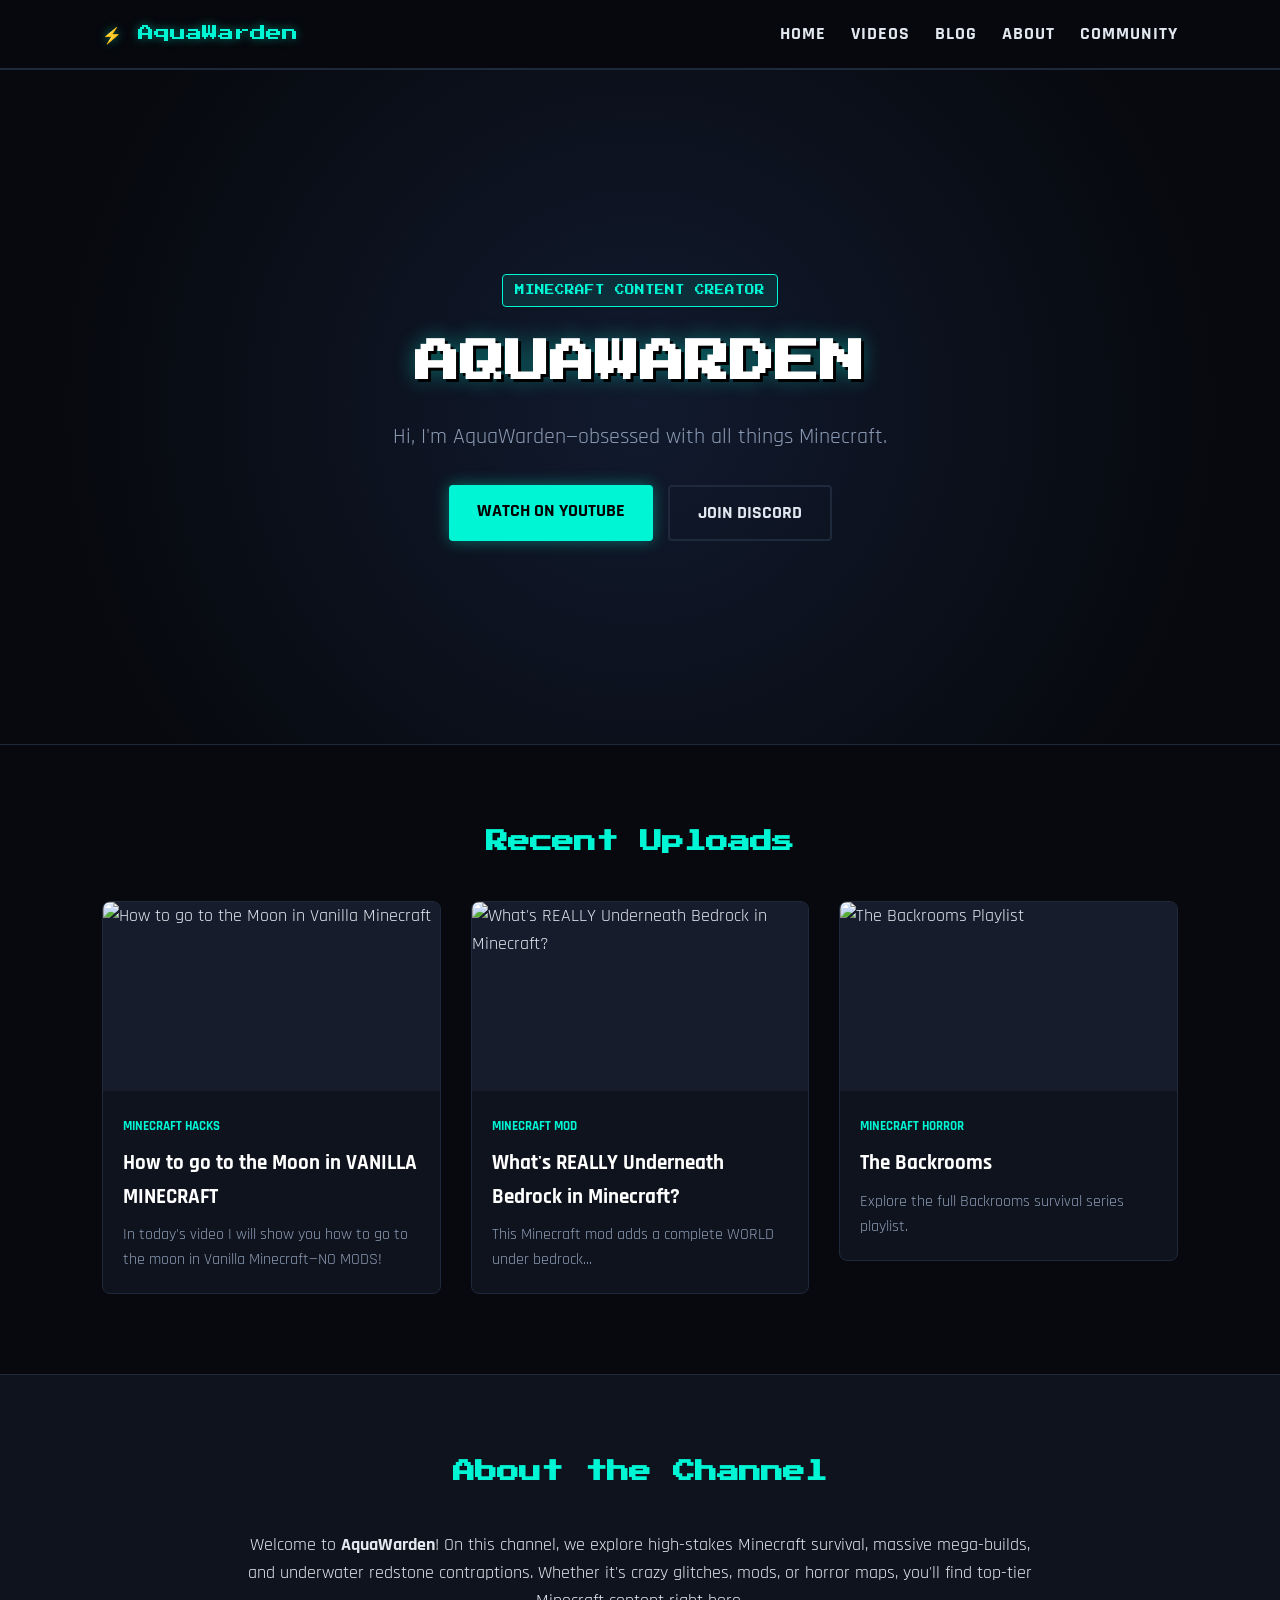
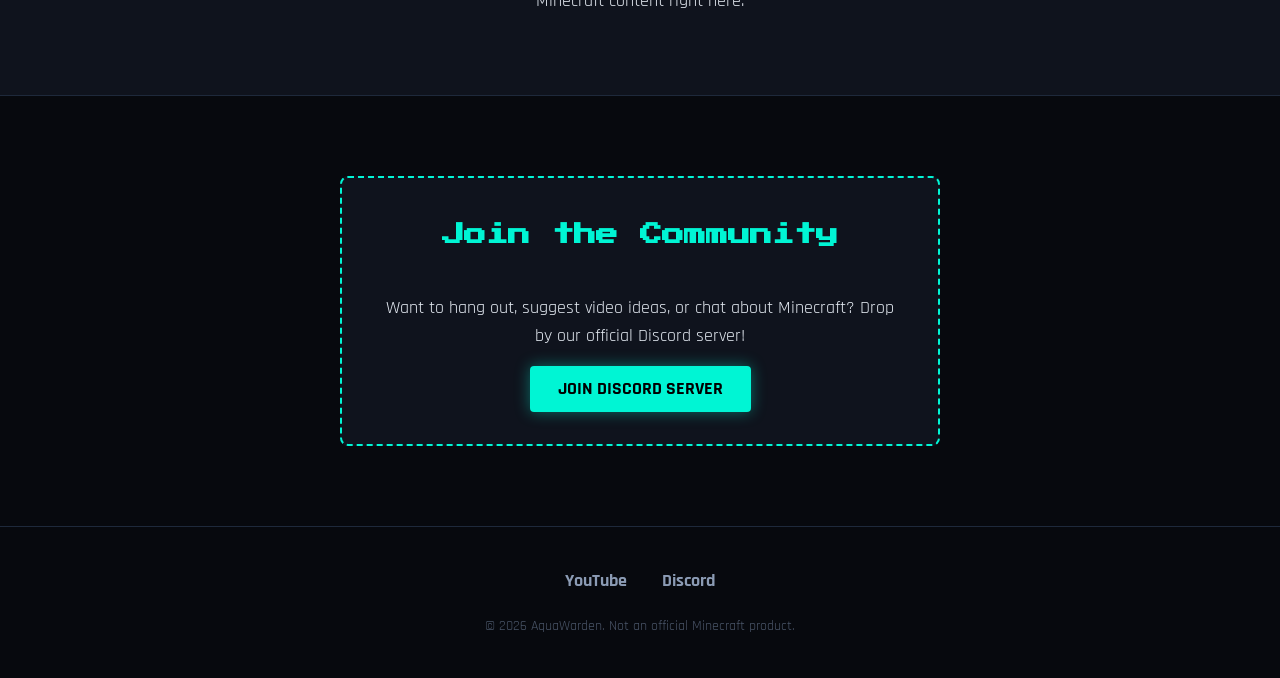
==== index.html @ 1b7450cd "Intial Website" ====
<!DOCTYPE html>
<html lang="en">
<head>
    <meta charset="UTF-8">
    <meta name="viewport" content="width=device-width, initial-scale=1.0">
    <title>AquaWarden | Minecraft Channel</title>
    <link rel="stylesheet" href="style.css">
    <link href="https://fonts.googleapis.com/css2?family=Press+Start+2P&family=Rajdhani:wght@500;700&display=swap" rel="stylesheet">
</head>
<body>

    <header>
        <div class="logo">⚡ AquaWarden</div>
        <nav>
            <ul>
                <li><a href="#home">Home</a></li>
                <li><a href="#videos">Videos</a></li>
		<li><a href="blog.html">Blog</a></li>
                <li><a href="#about">About</a></li>
                <li><a href="#community">Community</a></li>
            </ul>
        </nav>
    </header>

    <section id="home" class="hero">
        <div class="hero-content">
            <span class="badge">MINECRAFT CONTENT CREATOR</span>
            <h1>AQUAWARDEN</h1>
            <p>Hi, I'm AquaWarden—obsessed with all things Minecraft.</p>
            <div class="hero-btns">
                <a href="https://www.youtube.com/@AquaWarden" target="_blank" class="btn btn-primary">Watch on YouTube</a>
                <a href="#community" class="btn btn-secondary">Join Discord</a>
            </div>
        </div>
    </section>

    <section id="videos" class="content-section">
        <h2>Recent Uploads</h2>
        <div class="video-grid">
            
            <a href="https://www.youtube.com/watch?v=LmzqtuYUZAw" target="_blank" class="video-card-link">
                <div class="video-card">
                    <div class="thumbnail-container">
                        <img src="https://img.youtube.com/vi/LmzqtuYUZAw/maxresdefault.jpg" alt="How to go to the Moon in Vanilla Minecraft" class="thumbnail-img">
                        <span class="play-overlay">▶ Play Video</span>
                    </div>
                    <div class="card-info">
                        <span class="tag">Minecraft Hacks</span>
                        <h3>How to go to the Moon in VANILLA MINECRAFT</h3>
                        <p>In today's video I will show you how to go to the moon in Vanilla Minecraft—NO MODS!</p>
                    </div>
                </div>
            </a>

            <a href="https://www.youtube.com/watch?v=QB1ct6uTnUs&t=186s" target="_blank" class="video-card-link">
                <div class="video-card">
                    <div class="thumbnail-container">
                        <img src="https://img.youtube.com/vi/QB1ct6uTnUs/maxresdefault.jpg" alt="What's REALLY Underneath Bedrock in Minecraft?" class="thumbnail-img">
                        <span class="play-overlay">▶ Play Video</span>
                    </div>
                    <div class="card-info">
                        <span class="tag">Minecraft Mod</span>
                        <h3>What's REALLY Underneath Bedrock in Minecraft?</h3>
                        <p>This Minecraft mod adds a complete WORLD under bedrock...</p>
                    </div>
                </div>
            </a>

            <a href="https://www.youtube.com/playlist?list=PLdIALLhXJQJqgtqMPMM4MhJpMz1KW3DAd" target="_blank" class="video-card-link">
                <div class="video-card">
                    <div class="thumbnail-container">
                        <img src="https://img.youtube.com/vi/dq_1AyG0TrA/maxresdefault.jpg" alt="The Backrooms Playlist" class="thumbnail-img">
                        <span class="play-overlay">▶ Play Playlist</span>
                    </div>
                    <div class="card-info">
                        <span class="tag">Minecraft Horror</span>
                        <h3>The Backrooms</h3>
                        <p>Explore the full Backrooms survival series playlist.</p>
                    </div>
                </div>
            </a>

        </div>
    </section>

    <section id="about" class="content-section alt-bg">
        <div class="about-container">
            <h2>About the Channel</h2>
            <p>Welcome to <strong>AquaWarden</strong>! On this channel, we explore high-stakes Minecraft survival, massive mega-builds, and underwater redstone contraptions. Whether it's crazy glitches, mods, or horror maps, you'll find top-tier Minecraft content right here.</p>
        </div>
    </section>

    <section id="community" class="content-section">
        <div class="server-box">
            <h2>Join the Community</h2>
            <p>Want to hang out, suggest video ideas, or chat about Minecraft? Drop by our official Discord server!</p>
            <div style="margin-top: 25px;">
                <a href="https://discord.gg/e29HBdCbfs" target="_blank" class="btn btn-primary">Join Discord Server</a>
            </div>
        </div>
    </section>

    <footer>
        <div class="social-links">
            <a href="https://www.youtube.com/@AquaWarden" target="_blank">YouTube</a>
            <a href="https://discord.gg/e29HBdCbfs" target="_blank">Discord</a>
            
        </div>
        <p class="copyright">&copy; 2026 AquaWarden. Not an official Minecraft product.</p>
    </footer>

</body>
</html>
---- style.css ----
/* ==========================================================================
   1. DARK PALETTE VARIABLES & BASE STYLES
   ========================================================================== */
:root {
    --bg-dark: #07090e;
    --bg-card: #0f131d;
    --bg-accent: #161c2b;
    --text-main: #e2e8f0;
    --text-sub: #8b9bb4;
    --aqua-glow: #00f5d4;
    --aqua-dark: #0077b6;
    --border-color: #1e293b;
}

* {
    margin: 0;
    padding: 0;
    box-sizing: border-box;
}

html {
    scroll-behavior: smooth;
}

body {
    background-color: var(--bg-dark);
    color: var(--text-main);
    font-family: 'Rajdhani', sans-serif;
    font-size: 1.1rem;
    line-height: 1.6;
}

/* ==========================================================================
   2. HEADER & NAVIGATION
   ========================================================================== */
header {
    display: flex;
    justify-content: space-between;
    align-items: center;
    padding: 20px 8%;
    background-color: rgba(7, 9, 14, 0.95);
    border-bottom: 2px solid var(--border-color);
    position: sticky;
    top: 0;
    z-index: 1000;
}

.logo {
    font-family: 'Press Start 2P', cursive;
    font-size: 1rem;
    color: var(--aqua-glow);
    text-shadow: 0 0 10px rgba(0, 245, 212, 0.5);
}

nav ul {
    display: flex;
    list-style: none;
    gap: 25px;
}

nav ul li a {
    color: var(--text-main);
    text-decoration: none;
    font-weight: 700;
    text-transform: uppercase;
    letter-spacing: 1px;
    transition: color 0.3s;
}

nav ul li a:hover,
nav ul li a.active {
    color: var(--aqua-glow);
}

/* ==========================================================================
   3. HERO BANNER
   ========================================================================== */
.hero {
    height: 75vh;
    display: flex;
    justify-content: center;
    align-items: center;
    text-align: center;
    background: radial-gradient(circle at center, #111a2e 0%, var(--bg-dark) 80%);
    border-bottom: 1px solid var(--border-color);
    padding: 0 20px;
}

.badge {
    font-family: 'Press Start 2P', cursive;
    font-size: 0.6rem;
    color: var(--aqua-glow);
    background: rgba(0, 245, 212, 0.1);
    padding: 8px 12px;
    border: 1px solid var(--aqua-glow);
    border-radius: 4px;
    display: inline-block;
    margin-bottom: 20px;
}

.hero h1 {
    font-family: 'Press Start 2P', cursive;
    font-size: 2.8rem;
    color: #ffffff;
    margin-bottom: 20px;
    text-shadow: 3px 3px 0px #000, 0 0 20px rgba(0, 245, 212, 0.4);
}

.hero p {
    font-size: 1.4rem;
    color: var(--text-sub);
    max-width: 600px;
    margin: 0 auto 30px auto;
}

.hero-btns {
    display: flex;
    gap: 15px;
    justify-content: center;
}

/* ==========================================================================
   4. BUTTONS & GENERAL LAYOUT
   ========================================================================== */
.btn {
    padding: 12px 28px;
    font-size: 1.1rem;
    font-weight: bold;
    text-decoration: none;
    text-transform: uppercase;
    border-radius: 4px;
    transition: all 0.3s ease;
}

.btn-primary {
    background-color: var(--aqua-glow);
    color: #000;
    box-shadow: 0 0 15px rgba(0, 245, 212, 0.4);
}

.btn-primary:hover {
    background-color: #fff;
    box-shadow: 0 0 25px rgba(255, 255, 255, 0.8);
    transform: translateY(-2px);
}

.btn-secondary {
    background-color: transparent;
    color: var(--text-main);
    border: 2px solid var(--border-color);
}

.btn-secondary:hover {
    border-color: var(--aqua-glow);
    color: var(--aqua-glow);
}

.content-section {
    padding: 80px 8%;
}

.alt-bg {
    background-color: var(--bg-card);
    border-top: 1px solid var(--border-color);
    border-bottom: 1px solid var(--border-color);
}

h2 {
    font-family: 'Press Start 2P', cursive;
    font-size: 1.4rem;
    color: var(--aqua-glow);
    margin-bottom: 40px;
    text-align: center;
}

/* ==========================================================================
   5. VIDEO CARDS & THUMBNAILS
   ========================================================================== */
.video-grid {
    display: grid;
    grid-template-columns: repeat(auto-fit, minmax(300px, 1fr));
    gap: 30px;
}

.video-card-link {
    text-decoration: none;
    color: inherit;
    display: block;
}

.video-card {
    background-color: var(--bg-card);
    border: 1px solid var(--border-color);
    border-radius: 8px;
    overflow: hidden;
    transition: transform 0.3s, border-color 0.3s;
    display: flex;
    flex-direction: column;
}

.thumbnail-container {
    position: relative;
    width: 100%;
    aspect-ratio: 16 / 9;
    overflow: hidden;
    background-color: var(--bg-accent);
}

.thumbnail-img {
    width: 100%;
    height: 100%;
    object-fit: cover;
    display: block;
    transition: transform 0.3s ease;
}

.play-overlay {
    position: absolute;
    inset: 0;
    background: rgba(7, 9, 14, 0.6);
    color: var(--aqua-glow);
    font-weight: bold;
    display: flex;
    align-items: center;
    justify-content: center;
    opacity: 0;
    transition: opacity 0.3s ease;
}

.video-card:hover .thumbnail-img {
    transform: scale(1.05);
}

.video-card:hover .play-overlay {
    opacity: 1;
}

.video-card:hover {
    transform: translateY(-5px);
    border-color: var(--aqua-glow);
}

.card-info {
    padding: 20px;
}

.tag {
    font-size: 0.8rem;
    font-weight: bold;
    color: var(--aqua-glow);
    text-transform: uppercase;
}

.card-info h3 {
    font-size: 1.3rem;
    margin: 8px 0;
    color: #fff;
}

.card-info p {
    color: var(--text-sub);
    font-size: 1rem;
}

/* ==========================================================================
   6. BLOG FEED & EXPANDABLE ARTICLES (blog.html)
   ========================================================================== */
.blog-hero {
    padding: 60px 8% 40px 8%;
    text-align: center;
    background: radial-gradient(circle at center, #111a2e 0%, var(--bg-dark) 80%);
    border-bottom: 1px solid var(--border-color);
}

.blog-hero h1 {
    font-family: 'Press Start 2P', cursive;
    font-size: 2.2rem;
    margin: 15px 0;
    color: #fff;
}

.blog-hero p {
    color: var(--text-sub);
    font-size: 1.2rem;
}

.blog-feed {
    max-width: 850px;
    margin: 0 auto;
    padding: 60px 20px;
    display: flex;
    flex-direction: column;
    gap: 30px;
}

.blog-post-card {
    background-color: var(--bg-card);
    border: 1px solid var(--border-color);
    border-radius: 8px;
    padding: 30px;
    transition: border-color 0.3s ease;
}

.blog-post-card:hover {
    border-color: var(--aqua-glow);
}

.blog-meta {
    display: flex;
    justify-content: space-between;
    align-items: center;
    margin-bottom: 10px;
}

.blog-date {
    font-size: 0.85rem;
    color: var(--text-sub);
    font-weight: bold;
}

.blog-post-card h2 {
    font-size: 1.8rem;
    color: #ffffff;
    margin: 10px 0 15px 0;
    text-align: left;
    font-family: 'Rajdhani', sans-serif;
}

.blog-preview {
    color: var(--text-main);
    font-size: 1.1rem;
    line-height: 1.6;
}

/* Inline Expansion Styles */
.expandable-content {
    margin-top: 15px;
}

.expandable-content summary {
    list-style: none;
    cursor: pointer;
}

.expandable-content summary::-webkit-details-marker {
    display: none;
}

.read-more-btn {
    display: inline-block;
    color: var(--aqua-glow);
    font-weight: bold;
    font-size: 1rem;
    padding: 6px 14px;
    background: rgba(0, 245, 212, 0.08);
    border: 1px solid var(--aqua-glow);
    border-radius: 4px;
    transition: all 0.2s ease;
    user-select: none;
}

.read-more-btn:hover {
    background: var(--aqua-glow);
    color: #000;
}

.less-text {
    display: none;
}

.expandable-content[open] .more-text {
    display: none;
}

.expandable-content[open] .less-text {
    display: inline;
}

.expanded-text {
    margin-top: 20px;
    padding-top: 20px;
    border-top: 1px dashed var(--border-color);
    color: var(--text-sub);
    line-height: 1.7;
}

.expanded-text p {
    margin-bottom: 12px;
}

.expanded-text ul {
    margin: 10px 0 15px 25px;
    color: var(--text-main);
}

/* ==========================================================================
   7. ABOUT, COMMUNITY & FOOTER
   ========================================================================== */
.about-container {
    max-width: 800px;
    margin: 0 auto;
    text-align: center;
}

.server-box {
    text-align: center;
    background: var(--bg-card);
    padding: 40px;
    border: 2px dashed var(--aqua-glow);
    border-radius: 8px;
    max-width: 600px;
    margin: 0 auto;
}

footer {
    padding: 40px;
    text-align: center;
    background-color: var(--bg-dark);
    border-top: 1px solid var(--border-color);
}

.social-links {
    margin-bottom: 20px;
}

.social-links a {
    color: var(--text-sub);
    text-decoration: none;
    margin: 0 15px;
    font-weight: bold;
    transition: color 0.3s;
}

.social-links a:hover {
    color: var(--aqua-glow);
}

.copyright {
    color: #4a5568;
    font-size: 0.9rem;
}
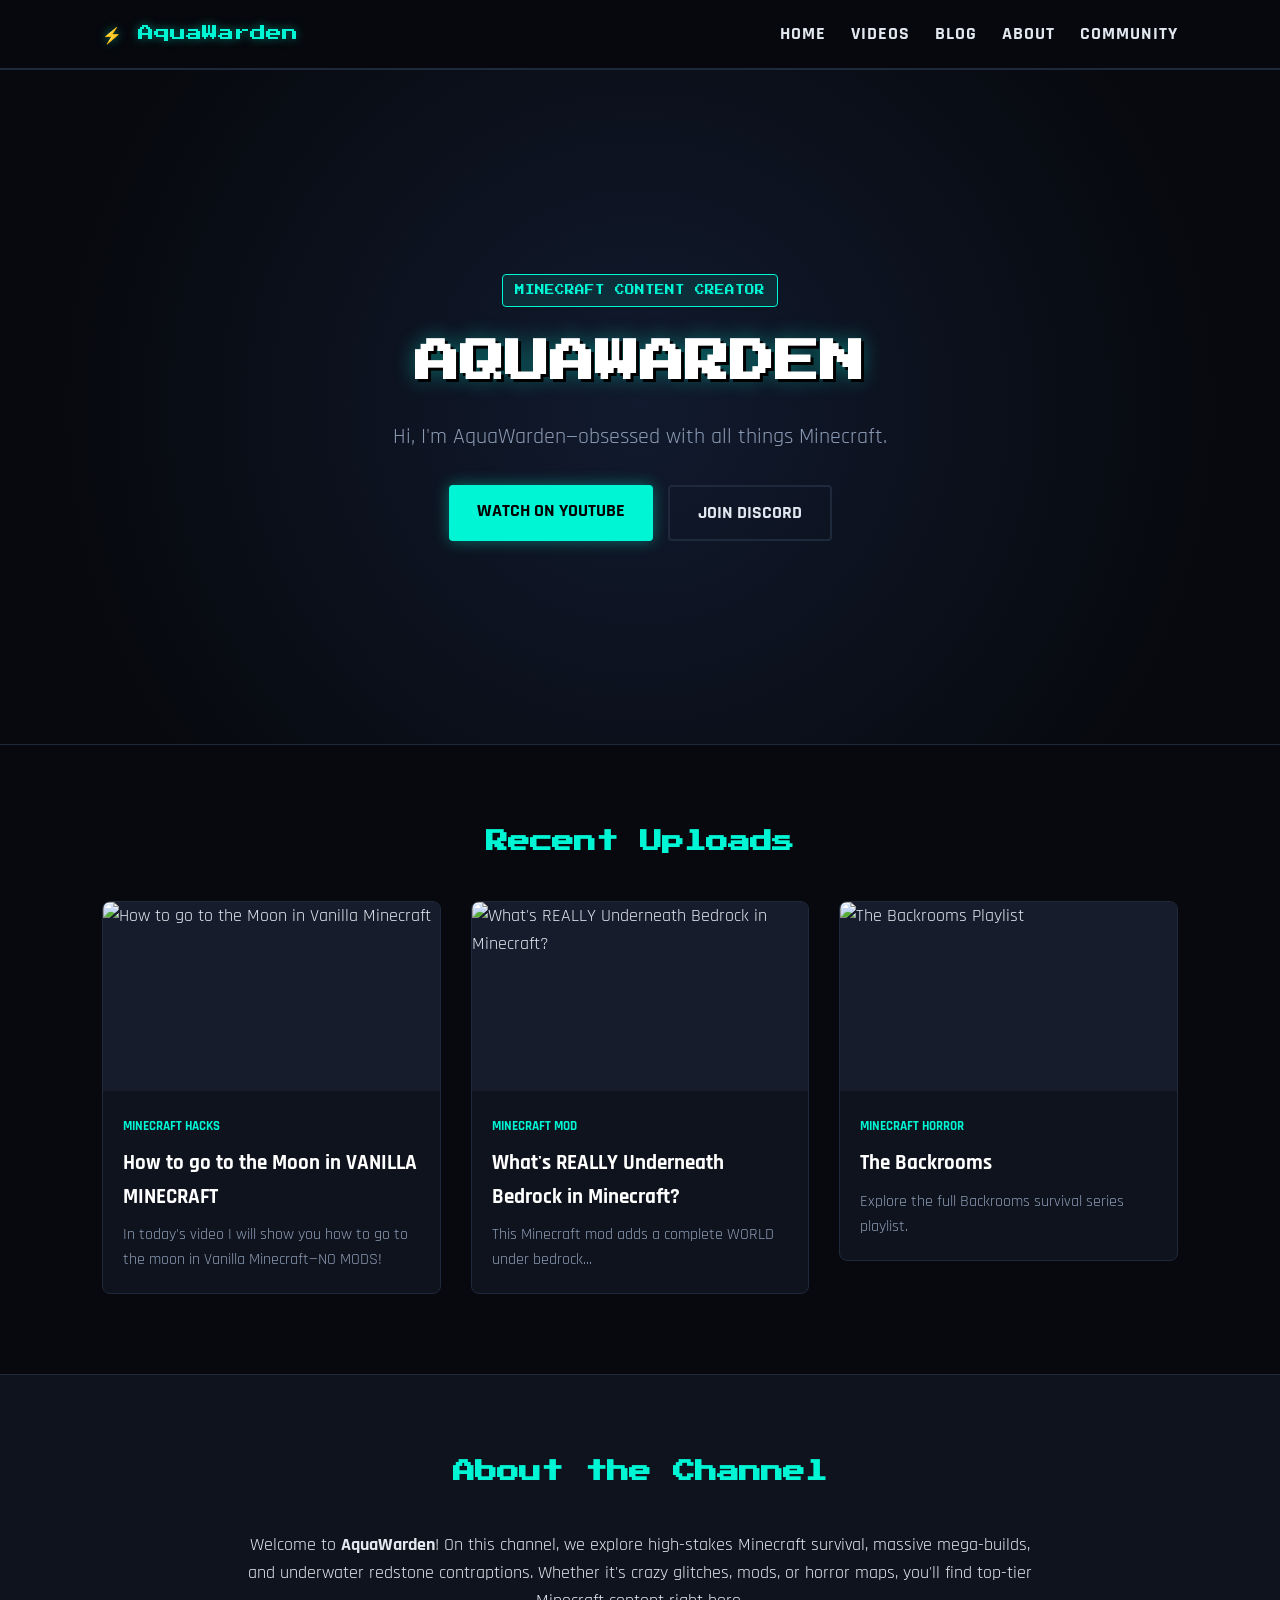
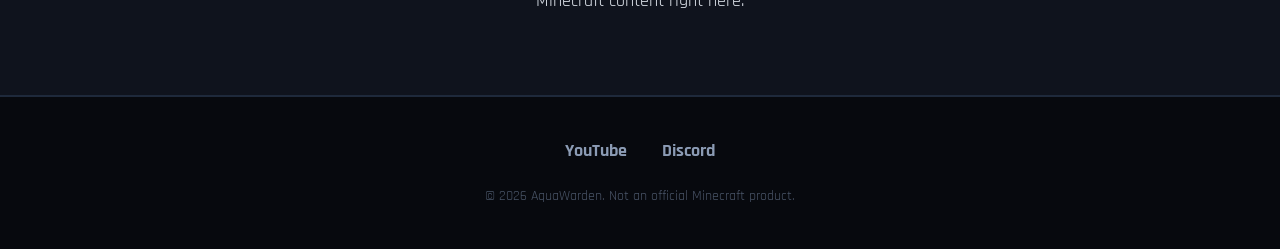
==== commit eb17cb82: "Removed anything about discord" ====
--- a/index.html
+++ b/index.html
@@ -90,20 +90,12 @@
         </div>
     </section>
 
-    <section id="community" class="content-section">
-        <div class="server-box">
-            <h2>Join the Community</h2>
-            <p>Want to hang out, suggest video ideas, or chat about Minecraft? Drop by our official Discord server!</p>
-            <div style="margin-top: 25px;">
-                <a href="https://discord.gg/e29HBdCbfs" target="_blank" class="btn btn-primary">Join Discord Server</a>
-            </div>
-        </div>
-    </section>
+
 
     <footer>
         <div class="social-links">
             <a href="https://www.youtube.com/@AquaWarden" target="_blank">YouTube</a>
-            <a href="https://discord.gg/e29HBdCbfs" target="_blank">Discord</a>
+            <a href="#" target="_blank">Discord</a>
             
         </div>
         <p class="copyright">&copy; 2026 AquaWarden. Not an official Minecraft product.</p>
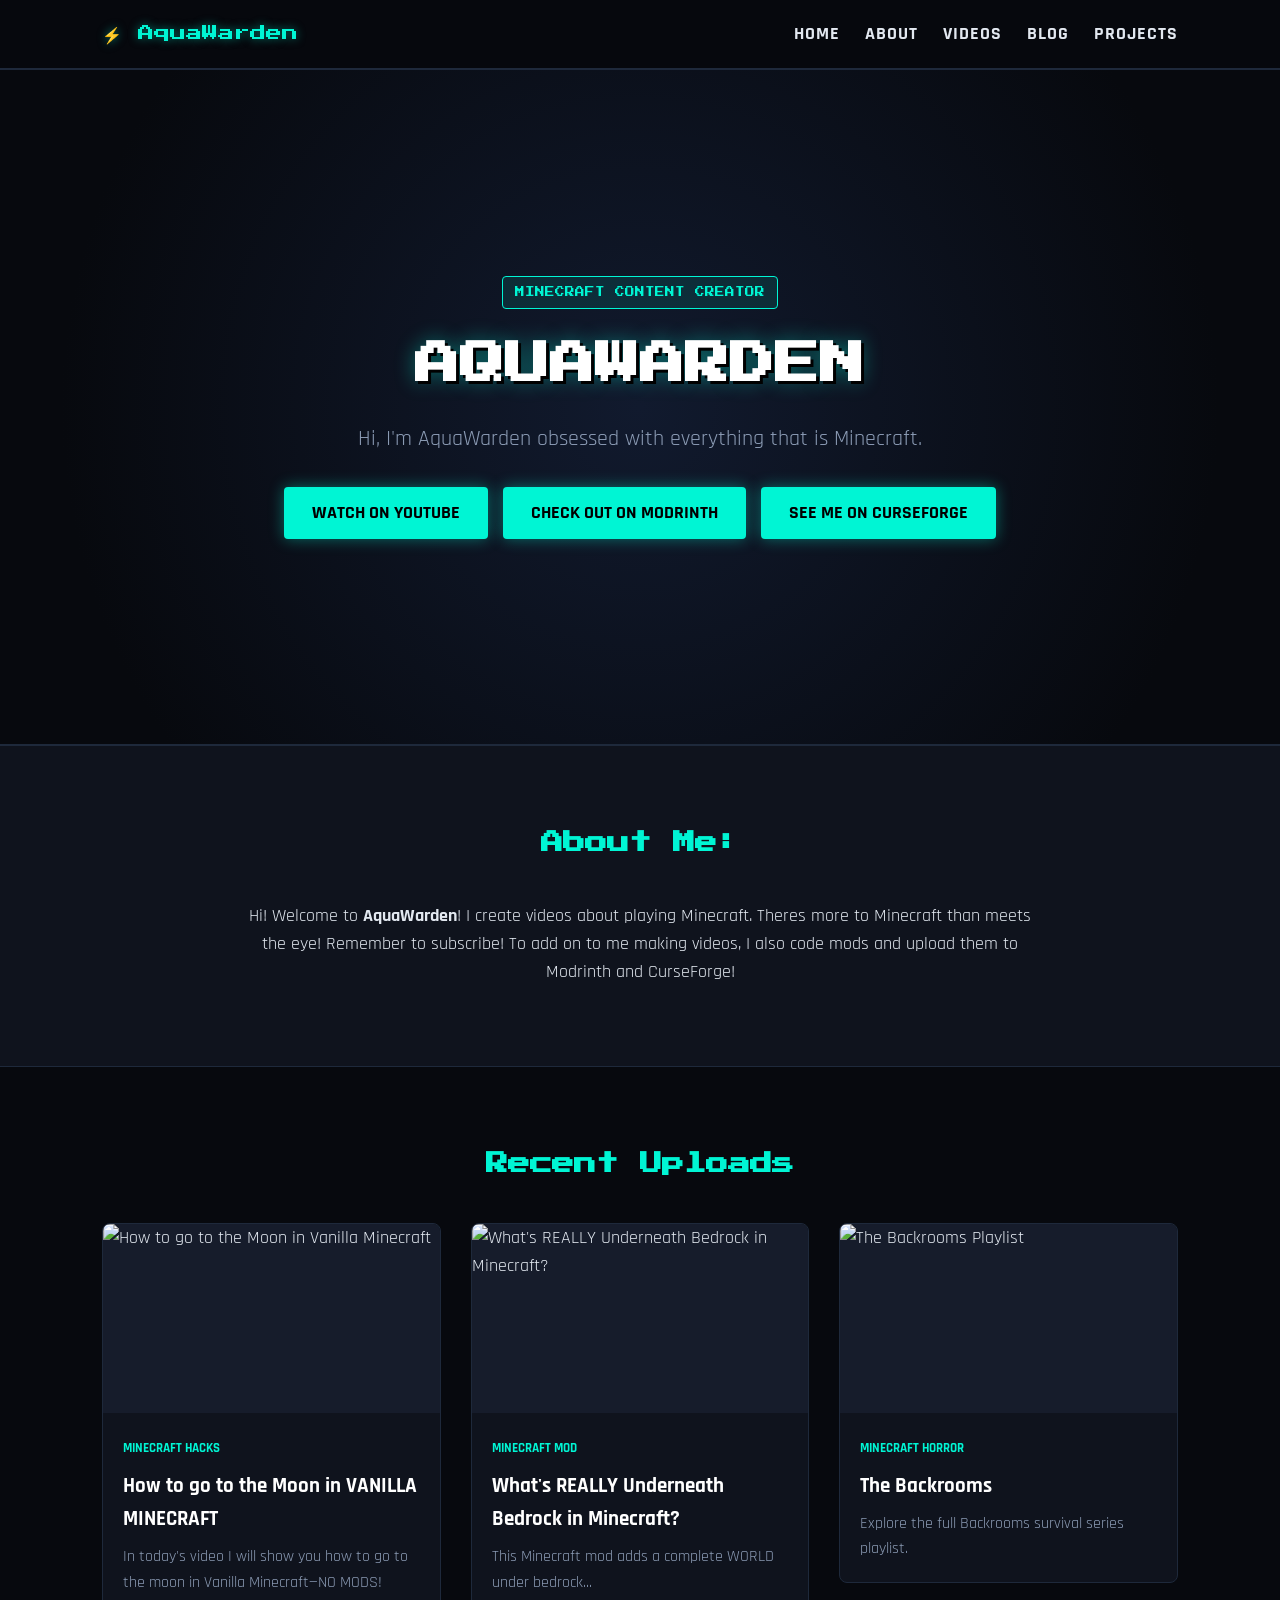
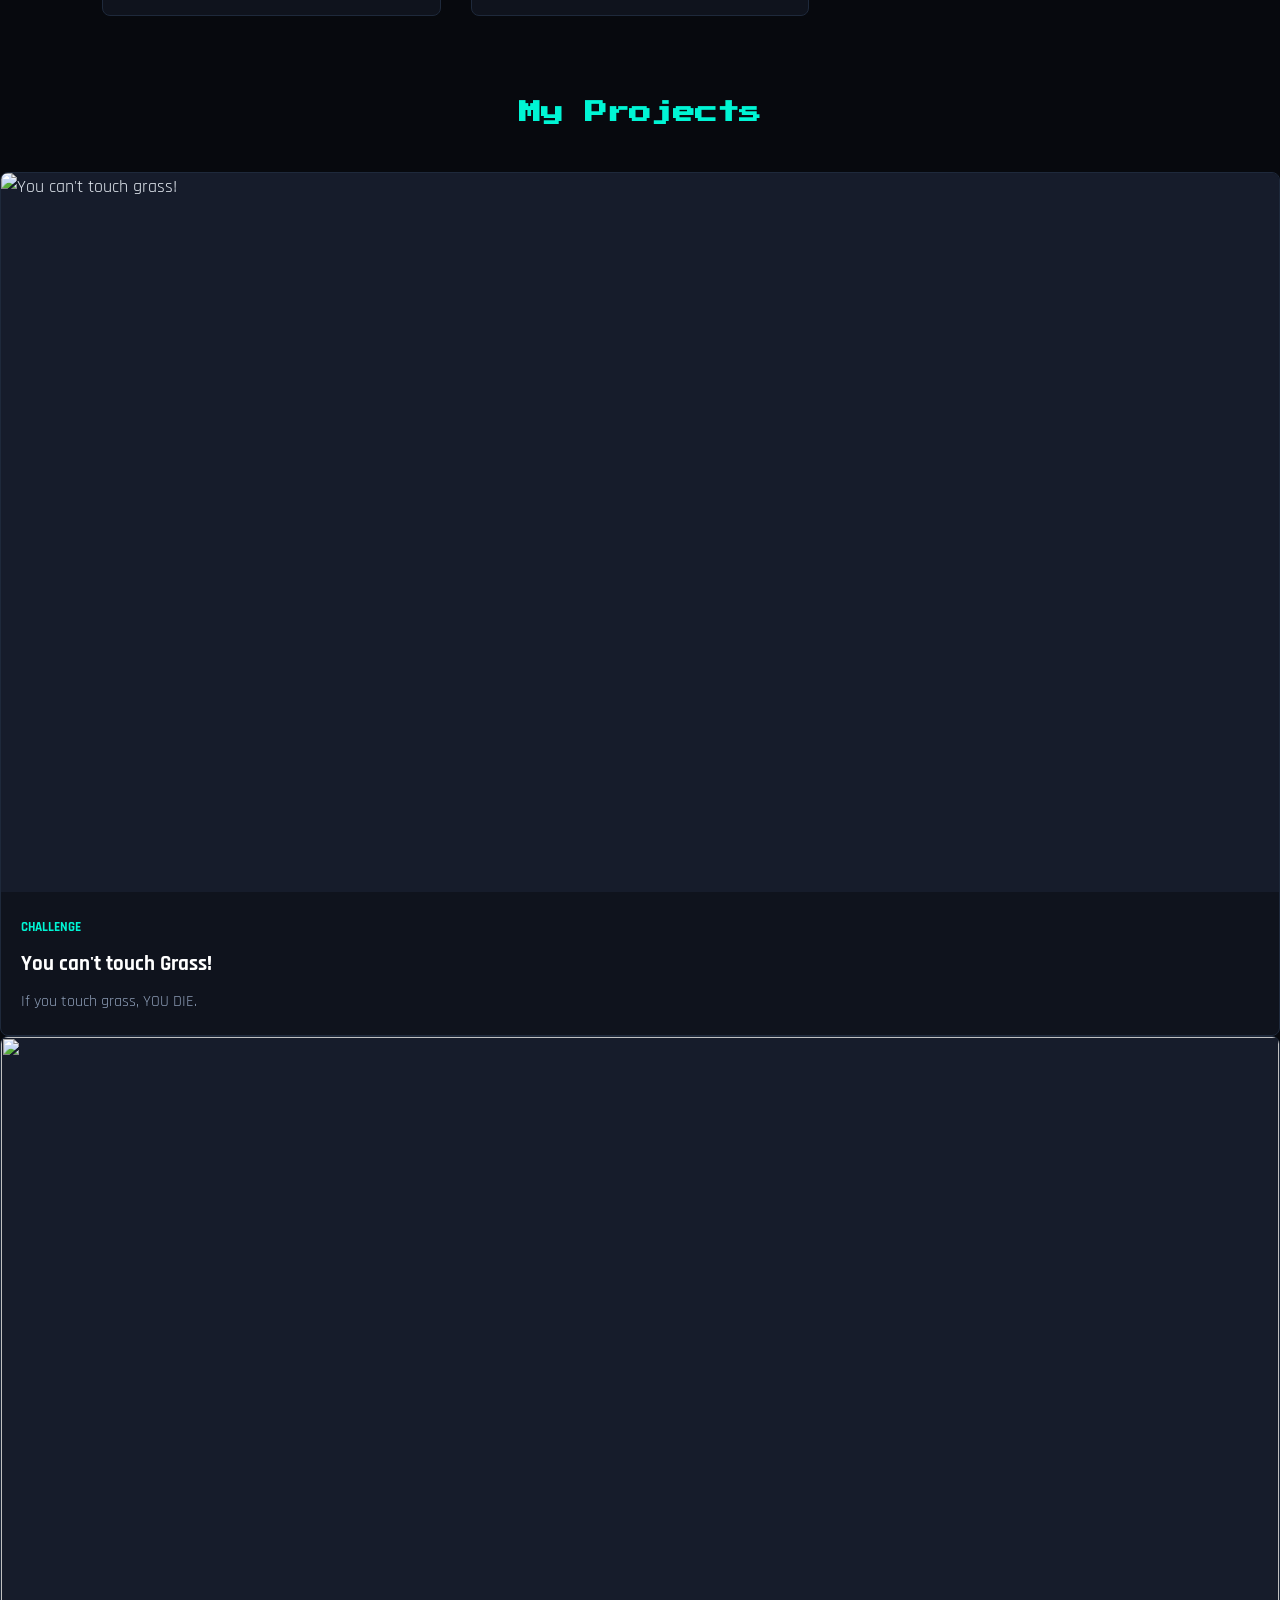
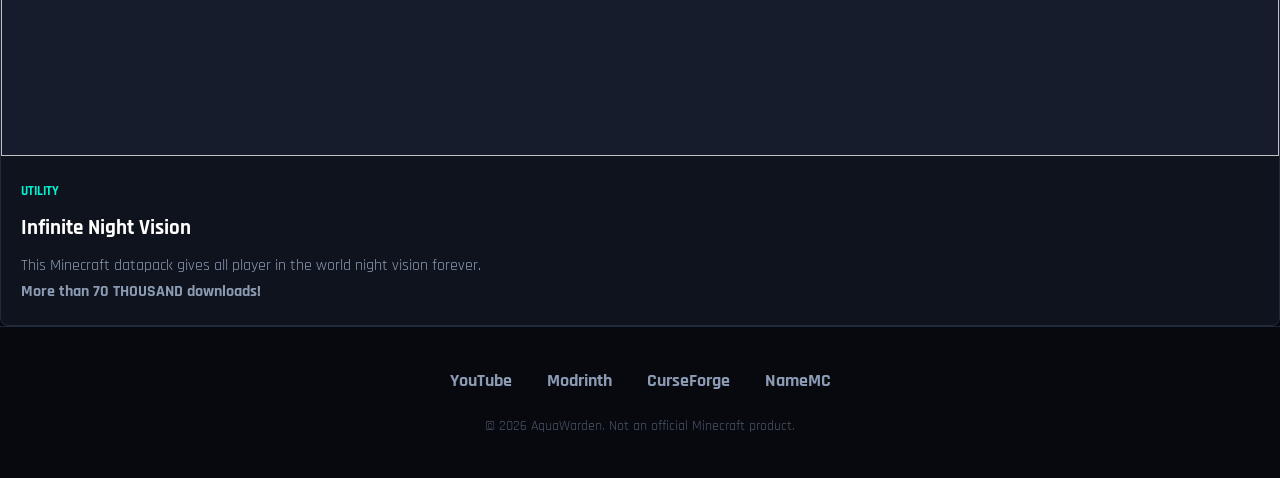
==== commit 1d9a0ba7: "Added the projects section to index.html and updated navagition" ====
--- a/index.html
+++ b/index.html
@@ -13,11 +13,11 @@
         <div class="logo">⚡ AquaWarden</div>
         <nav>
             <ul>
-                <li><a href="#home">Home</a></li>
-                <li><a href="#videos">Videos</a></li>
-		<li><a href="blog.html">Blog</a></li>
-                <li><a href="#about">About</a></li>
-                <li><a href="#community">Community</a></li>
+                <li><a href="https://aquawarden.github.io">Home</a></li>
+                <li><a href="https://aquawarden.github.io#about">About</a></li>
+                <li><a href="https://aquawarden.github.io#videos">Videos</a></li>
+		        <li><a href="https://aquawarden.github.io/blog">Blog</a></li>
+                <li><a href="https://aquawarden.github.io#projects">Projects</a></li>
             </ul>
         </nav>
     </header>
@@ -26,14 +26,19 @@
         <div class="hero-content">
             <span class="badge">MINECRAFT CONTENT CREATOR</span>
             <h1>AQUAWARDEN</h1>
-            <p>Hi, I'm AquaWarden—obsessed with all things Minecraft.</p>
+            <p>Hi, I'm AquaWarden obsessed with everything that is Minecraft.</p>
             <div class="hero-btns">
                 <a href="https://www.youtube.com/@AquaWarden" target="_blank" class="btn btn-primary">Watch on YouTube</a>
-                <a href="#community" class="btn btn-secondary">Join Discord</a>
-            </div>
+                <a href="https://modrinth.com/user/AquaWarden" target="_blank" class="btn btn-primary">Check out on Modrinth</a>
+                <a href="https://www.curseforge.com/members/aquawarden/projects" target="_blank" class="btn btn-primary">See me on Curseforge</a>
         </div>
     </section>
-
+    <section id="about" class="content-section alt-bg">
+        <div class="about-container">
+            <h2>About Me:</h2>
+            <p>Hi! Welcome to <strong>AquaWarden</strong>! I create videos about playing Minecraft. Theres more to Minecraft than meets the eye! Remember to subscribe! To add on to me making videos, I also code mods and upload them to Modrinth and CurseForge!</p>
+        </div>
+    </section>
     <section id="videos" class="content-section">
         <h2>Recent Uploads</h2>
         <div class="video-grid">
@@ -82,21 +87,54 @@
 
         </div>
     </section>
+    <section id="projects" class="projects-section">
+        <h2>My Projects</h2>
+        <div class="project-grid">
+            
+            <a href="https://modrinth.com/datapack/you-cant-touch-grass_datapack" target="_blank" class="video-card-link">
+                <div class="video-card">
+                    <div class="thumbnail-container">
+                        <img src="https://cdn.modrinth.com/data/rgcXYaZn/images/dc25b7ae676960806f64690d4747266feb646ae9.png" alt="You can't touch grass!" class="thumbnail-img">
+                        <span class="play-overlay">Go to project ↗</span>
+                    </div>
+                    <div class="card-info">
+                        <span class="tag">Challenge</span>
+                        <h3>You can't touch Grass!</h3>
+                        <p>If you touch grass, YOU DIE.</p>
+                    </div>
+                </div>
+            </a>
 
-    <section id="about" class="content-section alt-bg">
-        <div class="about-container">
-            <h2>About the Channel</h2>
-            <p>Welcome to <strong>AquaWarden</strong>! On this channel, we explore high-stakes Minecraft survival, massive mega-builds, and underwater redstone contraptions. Whether it's crazy glitches, mods, or horror maps, you'll find top-tier Minecraft content right here.</p>
+            <a href="https://modrinth.com/datapack/night-vision-datapack" target="_blank" class="video-card-link">
+                <div class="video-card">
+                    <div class="thumbnail-container">
+                        <img src="https://cdn.modrinth.com/data/vQtY73jW/images/48816154c34d84455e55f49a43917d3ad21b9a93.jpeg" class="thumbnail-img">
+                        <span class="play-overlay">Go to project ↗</span>
+                    </div>
+                    <div class="card-info">
+                        <span class="tag">Utility</span>
+                        <h3>Infinite Night Vision</h3>
+                        <p>This Minecraft datapack gives all player in the world night vision forever.</p>
+                        <p><strong>More than 70 THOUSAND downloads!</strong></p>
+                    </div>
+                </div>
+            </a>
+
+            
+
         </div>
     </section>
+
+
 
 
 
     <footer>
         <div class="social-links">
             <a href="https://www.youtube.com/@AquaWarden" target="_blank">YouTube</a>
-            <a href="#" target="_blank">Discord</a>
-            
+            <a href="https://modrinth.com/user/AquaWarden" target="_blank">Modrinth</a>
+            <a href="https://www.curseforge.com/members/aquawarden/projects" target="_blank">CurseForge</a>
+            <a href="https://namemc.com/profile/AquaWarden.1" target="_blank">NameMC</a>
         </div>
         <p class="copyright">&copy; 2026 AquaWarden. Not an official Minecraft product.</p>
     </footer>
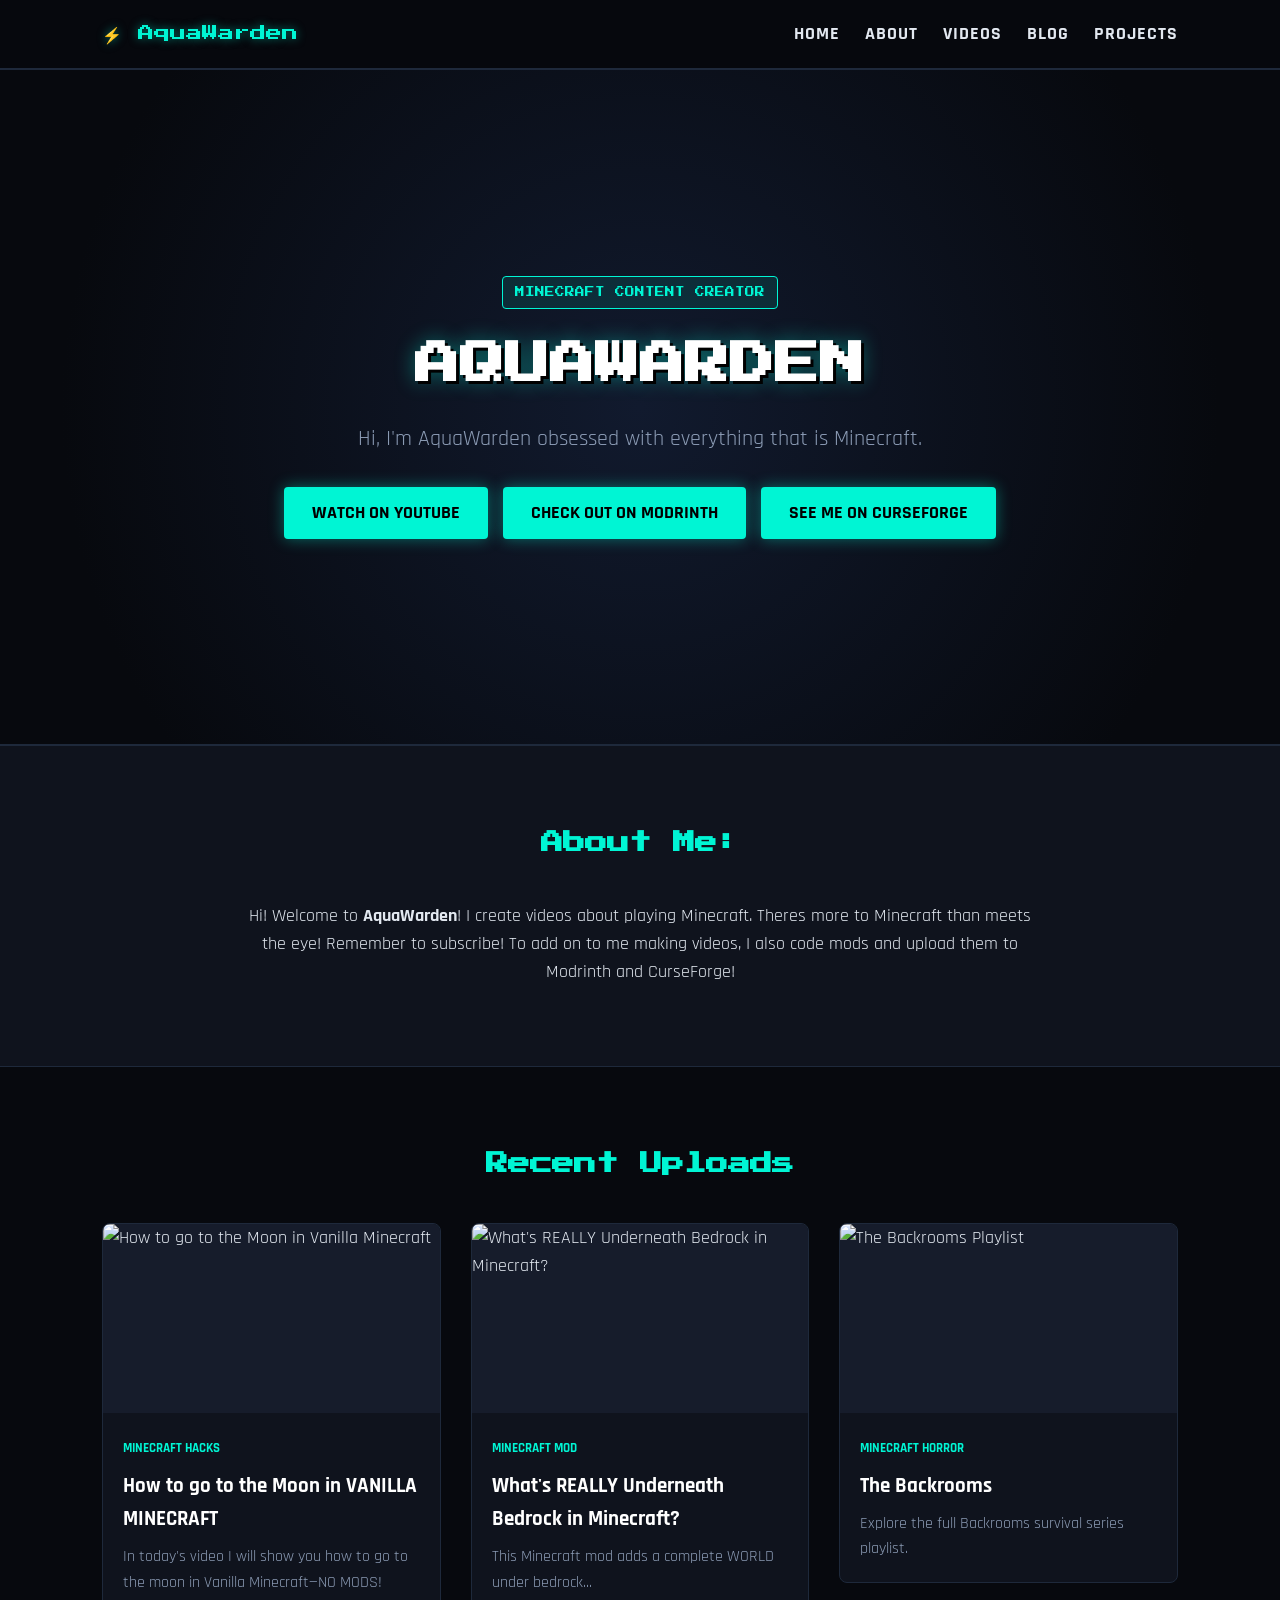
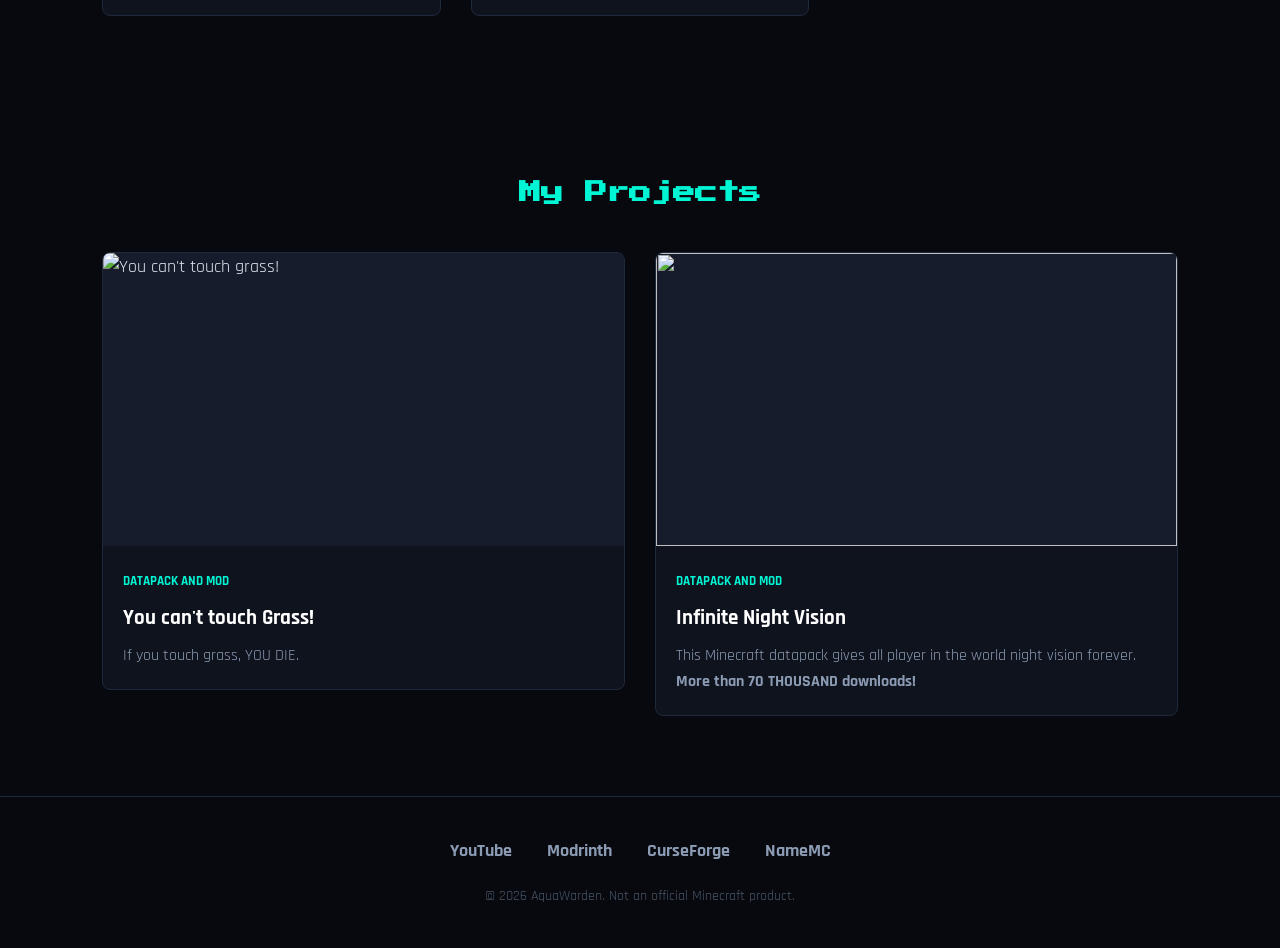
==== commit 826d39ff: "Updated the projects section." ====
--- a/index.html
+++ b/index.html
@@ -98,7 +98,7 @@
                         <span class="play-overlay">Go to project ↗</span>
                     </div>
                     <div class="card-info">
-                        <span class="tag">Challenge</span>
+                        <span class="tag">Datapack and Mod</span>
                         <h3>You can't touch Grass!</h3>
                         <p>If you touch grass, YOU DIE.</p>
                     </div>
@@ -112,7 +112,7 @@
                         <span class="play-overlay">Go to project ↗</span>
                     </div>
                     <div class="card-info">
-                        <span class="tag">Utility</span>
+                        <span class="tag">Datapack and Mod</span>
                         <h3>Infinite Night Vision</h3>
                         <p>This Minecraft datapack gives all player in the world night vision forever.</p>
                         <p><strong>More than 70 THOUSAND downloads!</strong></p>
--- a/style.css
+++ b/style.css
@@ -159,6 +159,10 @@
     padding: 80px 8%;
 }
 
+.projects-section {
+    padding: 80px 8%;
+}
+
 .alt-bg {
     background-color: var(--bg-card);
     border-top: 1px solid var(--border-color);
@@ -177,6 +181,12 @@
    5. VIDEO CARDS & THUMBNAILS
    ========================================================================== */
 .video-grid {
+    display: grid;
+    grid-template-columns: repeat(auto-fit, minmax(300px, 1fr));
+    gap: 30px;
+}
+
+.project-grid {
     display: grid;
     grid-template-columns: repeat(auto-fit, minmax(300px, 1fr));
     gap: 30px;
